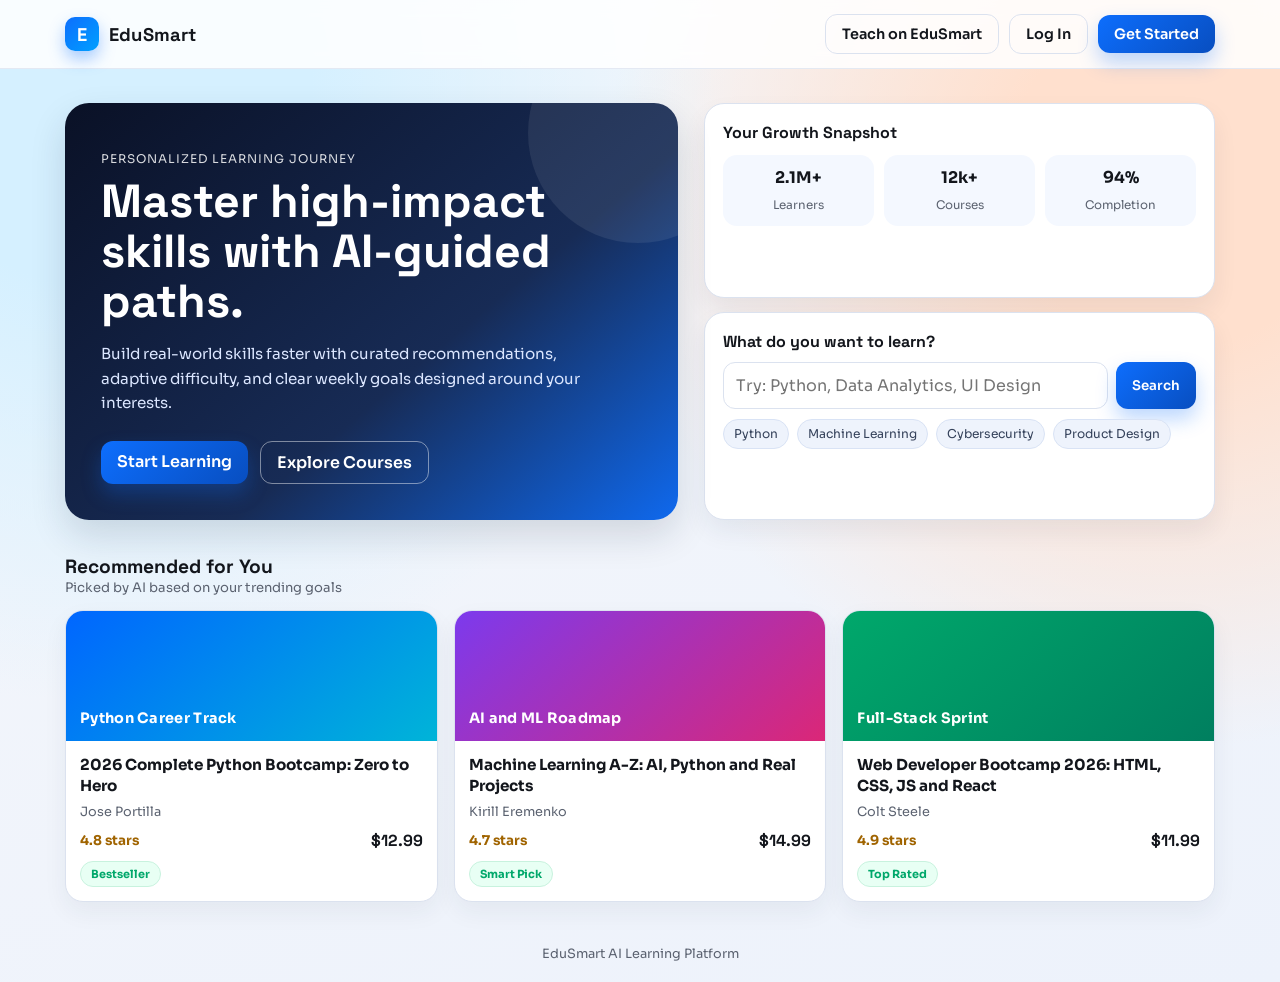
==== index.html @ d38affca "Add files via upload" ====
<!DOCTYPE html>
<html lang="en">
<head>
  <meta charset="UTF-8">
  <meta name="viewport" content="width=device-width, initial-scale=1.0">
  <title>EduSmart | Learn With AI</title>
  <link rel="preconnect" href="https://fonts.googleapis.com">
  <link rel="preconnect" href="https://fonts.gstatic.com" crossorigin>
  <link href="https://fonts.googleapis.com/css2?family=Sora:wght@400;600;700;800&family=Space+Grotesk:wght@500;700&display=swap" rel="stylesheet">
  <style>
    :root {
      --bg: #f5f7fb;
      --ink: #13161c;
      --subtle: #5b6270;
      --brand: #0d6efd;
      --brand-deep: #084ec0;
      --card: #ffffff;
      --line: #dbe2ef;
      --ok: #00a86b;
      --star: #f5a524;
      --shadow: 0 16px 36px rgba(13, 32, 60, 0.14);
    }

    * {
      box-sizing: border-box;
    }

    body {
      margin: 0;
      font-family: "Sora", sans-serif;
      color: var(--ink);
      background:
        radial-gradient(circle at 8% 8%, #d5f0ff 0 14%, transparent 42%),
        radial-gradient(circle at 92% 18%, #ffe0ce 0 12%, transparent 40%),
        linear-gradient(160deg, #f5f7fb, #edf2fb);
      min-height: 100vh;
    }

    .container {
      width: min(1150px, 92vw);
      margin: 0 auto;
    }

    .navbar {
      position: sticky;
      top: 0;
      z-index: 20;
      backdrop-filter: blur(10px);
      background: rgba(255, 255, 255, 0.86);
      border-bottom: 1px solid rgba(219, 226, 239, 0.75);
    }

    .nav-wrap {
      display: flex;
      align-items: center;
      justify-content: space-between;
      gap: 20px;
      padding: 14px 0;
    }

    .brand {
      display: flex;
      align-items: center;
      gap: 10px;
      font-family: "Space Grotesk", sans-serif;
      font-weight: 700;
      font-size: 1.15rem;
      letter-spacing: 0.2px;
    }

    .brand-badge {
      width: 34px;
      height: 34px;
      border-radius: 10px;
      display: grid;
      place-items: center;
      color: #fff;
      background: linear-gradient(135deg, var(--brand), #00a0ff);
      box-shadow: 0 8px 16px rgba(13, 110, 253, 0.35);
      font-weight: 800;
    }

    .nav-links {
      display: flex;
      align-items: center;
      gap: 10px;
      font-size: 0.9rem;
    }

    .btn {
      border: 0;
      border-radius: 12px;
      padding: 10px 16px;
      font-family: inherit;
      font-weight: 600;
      cursor: pointer;
      text-decoration: none;
      display: inline-block;
      transition: transform 0.2s ease, box-shadow 0.2s ease;
    }

    .btn:hover {
      transform: translateY(-2px);
    }

    .btn-ghost {
      color: var(--ink);
      background: transparent;
      border: 1px solid var(--line);
    }

    .btn-primary {
      color: #fff;
      background: linear-gradient(135deg, var(--brand), var(--brand-deep));
      box-shadow: 0 10px 20px rgba(13, 110, 253, 0.28);
    }

    .hero {
      display: grid;
      grid-template-columns: 1.2fr 1fr;
      gap: 26px;
      align-items: stretch;
      padding: 34px 0 26px;
    }

    .hero-left {
      background: linear-gradient(140deg, #0a1126, #172b55 60%, #0f69ee);
      border-radius: 24px;
      padding: 36px;
      color: #fff;
      box-shadow: var(--shadow);
      position: relative;
      overflow: hidden;
    }

    .hero-left::after {
      content: "";
      position: absolute;
      width: 220px;
      height: 220px;
      border-radius: 50%;
      background: rgba(255, 255, 255, 0.08);
      right: -70px;
      top: -80px;
    }

    .hero-kicker {
      font-size: 0.75rem;
      letter-spacing: 1px;
      text-transform: uppercase;
      opacity: 0.84;
      margin-bottom: 10px;
    }

    h1 {
      margin: 0;
      font-family: "Space Grotesk", sans-serif;
      font-size: clamp(2rem, 4vw, 2.9rem);
      line-height: 1.08;
    }

    .hero-copy {
      margin: 16px 0 26px;
      color: #dbe6ff;
      max-width: 90%;
      line-height: 1.6;
      font-size: 0.95rem;
    }

    .hero-cta {
      display: flex;
      gap: 12px;
      flex-wrap: wrap;
    }

    .hero-right {
      display: grid;
      gap: 14px;
    }

    .panel {
      background: var(--card);
      border: 1px solid var(--line);
      border-radius: 20px;
      padding: 18px;
      box-shadow: 0 12px 24px rgba(30, 44, 68, 0.07);
    }

    .metric-grid {
      display: grid;
      grid-template-columns: repeat(3, 1fr);
      gap: 10px;
      margin-top: 12px;
    }

    .metric {
      background: #f4f8ff;
      border-radius: 14px;
      text-align: center;
      padding: 12px 8px;
    }

    .metric strong {
      display: block;
      font-size: 1rem;
      margin-bottom: 5px;
    }

    .metric span {
      font-size: 0.74rem;
      color: var(--subtle);
    }

    .search-box {
      display: flex;
      gap: 8px;
      margin-top: 10px;
    }

    .search-box input {
      flex: 1;
      border: 1px solid var(--line);
      border-radius: 12px;
      padding: 12px;
      font: inherit;
      min-width: 0;
    }

    .chips {
      display: flex;
      gap: 8px;
      flex-wrap: wrap;
      margin-top: 10px;
    }

    .chip {
      font-size: 0.76rem;
      border-radius: 999px;
      padding: 6px 10px;
      background: #eef3fc;
      border: 1px solid #d9e3f5;
      color: #34415a;
    }

    .courses {
      padding: 8px 0 44px;
    }

    .section-head {
      display: flex;
      justify-content: space-between;
      align-items: center;
      gap: 12px;
      margin-bottom: 14px;
    }

    .section-head h2 {
      margin: 0;
      font-size: 1.2rem;
      font-family: "Space Grotesk", sans-serif;
    }

    .section-head p {
      margin: 0;
      font-size: 0.82rem;
      color: var(--subtle);
    }

    .grid {
      display: grid;
      grid-template-columns: repeat(3, 1fr);
      gap: 16px;
    }

    .course-card {
      background: var(--card);
      border: 1px solid var(--line);
      border-radius: 18px;
      overflow: hidden;
      box-shadow: 0 10px 24px rgba(30, 44, 68, 0.06);
      transition: transform 0.2s ease, box-shadow 0.2s ease;
    }

    .course-card:hover {
      transform: translateY(-4px);
      box-shadow: 0 16px 28px rgba(30, 44, 68, 0.11);
    }

    .cover {
      height: 130px;
      display: flex;
      align-items: flex-end;
      padding: 14px;
      color: #fff;
      font-weight: 700;
      letter-spacing: 0.3px;
      font-size: 0.9rem;
    }

    .cover.python { background: linear-gradient(140deg, #0066ff, #00b4d8); }
    .cover.ai { background: linear-gradient(140deg, #7c3aed, #db2777); }
    .cover.web { background: linear-gradient(140deg, #00a86b, #007f5f); }

    .card-body {
      padding: 14px;
    }

    .course-title {
      margin: 0 0 8px;
      line-height: 1.35;
      font-size: 0.95rem;
      min-height: 2.6em;
    }

    .instructor {
      margin: 0;
      color: var(--subtle);
      font-size: 0.8rem;
    }

    .meta {
      margin-top: 10px;
      display: flex;
      justify-content: space-between;
      align-items: center;
      gap: 8px;
    }

    .rating {
      color: #a06400;
      font-size: 0.84rem;
      font-weight: 700;
    }

    .price {
      font-family: "Space Grotesk", sans-serif;
      font-weight: 700;
    }

    .tag {
      margin-top: 10px;
      display: inline-block;
      font-size: 0.7rem;
      border-radius: 999px;
      padding: 5px 10px;
      background: #e8fff4;
      color: var(--ok);
      border: 1px solid #c8f2de;
      font-weight: 700;
    }

    footer {
      color: var(--subtle);
      font-size: 0.8rem;
      padding-bottom: 20px;
      text-align: center;
    }

    @media (max-width: 980px) {
      .hero {
        grid-template-columns: 1fr;
      }

      .grid {
        grid-template-columns: repeat(2, 1fr);
      }
    }

    @media (max-width: 640px) {
      .nav-wrap {
        flex-wrap: wrap;
      }

      .metric-grid {
        grid-template-columns: 1fr;
      }

      .grid {
        grid-template-columns: 1fr;
      }

      .hero-left,
      .panel {
        border-radius: 18px;
      }
    }
  </style>
</head>
<body>
  <nav class="navbar">
    <div class="container nav-wrap">
      <div class="brand">
        <div class="brand-badge">E</div>
        EduSmart
      </div>

      <div class="nav-links">
        <a href="#" class="btn btn-ghost">Teach on EduSmart</a>
        <a href="login.html" class="btn btn-ghost">Log In</a>
        <a href="#" class="btn btn-primary">Get Started</a>
      </div>
    </div>
  </nav>

  <main class="container">
    <section class="hero">
      <article class="hero-left">
        <p class="hero-kicker">Personalized Learning Journey</p>
        <h1>Master high-impact skills with AI-guided paths.</h1>
        <p class="hero-copy">
          Build real-world skills faster with curated recommendations, adaptive difficulty,
          and clear weekly goals designed around your interests.
        </p>
        <div class="hero-cta">
          <a href="login.html" class="btn btn-primary">Start Learning</a>
          <a href="#courses" class="btn btn-ghost" style="color:#fff;border-color:rgba(255,255,255,0.45);">Explore Courses</a>
        </div>
      </article>

      <aside class="hero-right">
        <div class="panel">
          <strong style="font-family:'Space Grotesk',sans-serif;">Your Growth Snapshot</strong>
          <div class="metric-grid">
            <div class="metric"><strong>2.1M+</strong><span>Learners</span></div>
            <div class="metric"><strong>12k+</strong><span>Courses</span></div>
            <div class="metric"><strong>94%</strong><span>Completion</span></div>
          </div>
        </div>

        <div class="panel">
          <strong style="font-family:'Space Grotesk',sans-serif;">What do you want to learn?</strong>
          <div class="search-box">
            <input type="text" placeholder="Try: Python, Data Analytics, UI Design">
            <button class="btn btn-primary" type="button">Search</button>
          </div>
          <div class="chips">
            <span class="chip">Python</span>
            <span class="chip">Machine Learning</span>
            <span class="chip">Cybersecurity</span>
            <span class="chip">Product Design</span>
          </div>
        </div>
      </aside>
    </section>

    <section class="courses" id="courses">
      <div class="section-head">
        <div>
          <h2>Recommended for You</h2>
          <p>Picked by AI based on your trending goals</p>
        </div>
      </div>

      <div class="grid">
        <article class="course-card">
          <div class="cover python">Python Career Track</div>
          <div class="card-body">
            <h3 class="course-title">2026 Complete Python Bootcamp: Zero to Hero</h3>
            <p class="instructor">Jose Portilla</p>
            <div class="meta">
              <span class="rating">4.8 stars</span>
              <span class="price">$12.99</span>
            </div>
            <span class="tag">Bestseller</span>
          </div>
        </article>

        <article class="course-card">
          <div class="cover ai">AI and ML Roadmap</div>
          <div class="card-body">
            <h3 class="course-title">Machine Learning A-Z: AI, Python and Real Projects</h3>
            <p class="instructor">Kirill Eremenko</p>
            <div class="meta">
              <span class="rating">4.7 stars</span>
              <span class="price">$14.99</span>
            </div>
            <span class="tag">Smart Pick</span>
          </div>
        </article>

        <article class="course-card">
          <div class="cover web">Full-Stack Sprint</div>
          <div class="card-body">
            <h3 class="course-title">Web Developer Bootcamp 2026: HTML, CSS, JS and React</h3>
            <p class="instructor">Colt Steele</p>
            <div class="meta">
              <span class="rating">4.9 stars</span>
              <span class="price">$11.99</span>
            </div>
            <span class="tag">Top Rated</span>
          </div>
        </article>
      </div>
    </section>

    <footer>
      EduSmart AI Learning Platform
    </footer>
  </main>
</body>
</html>
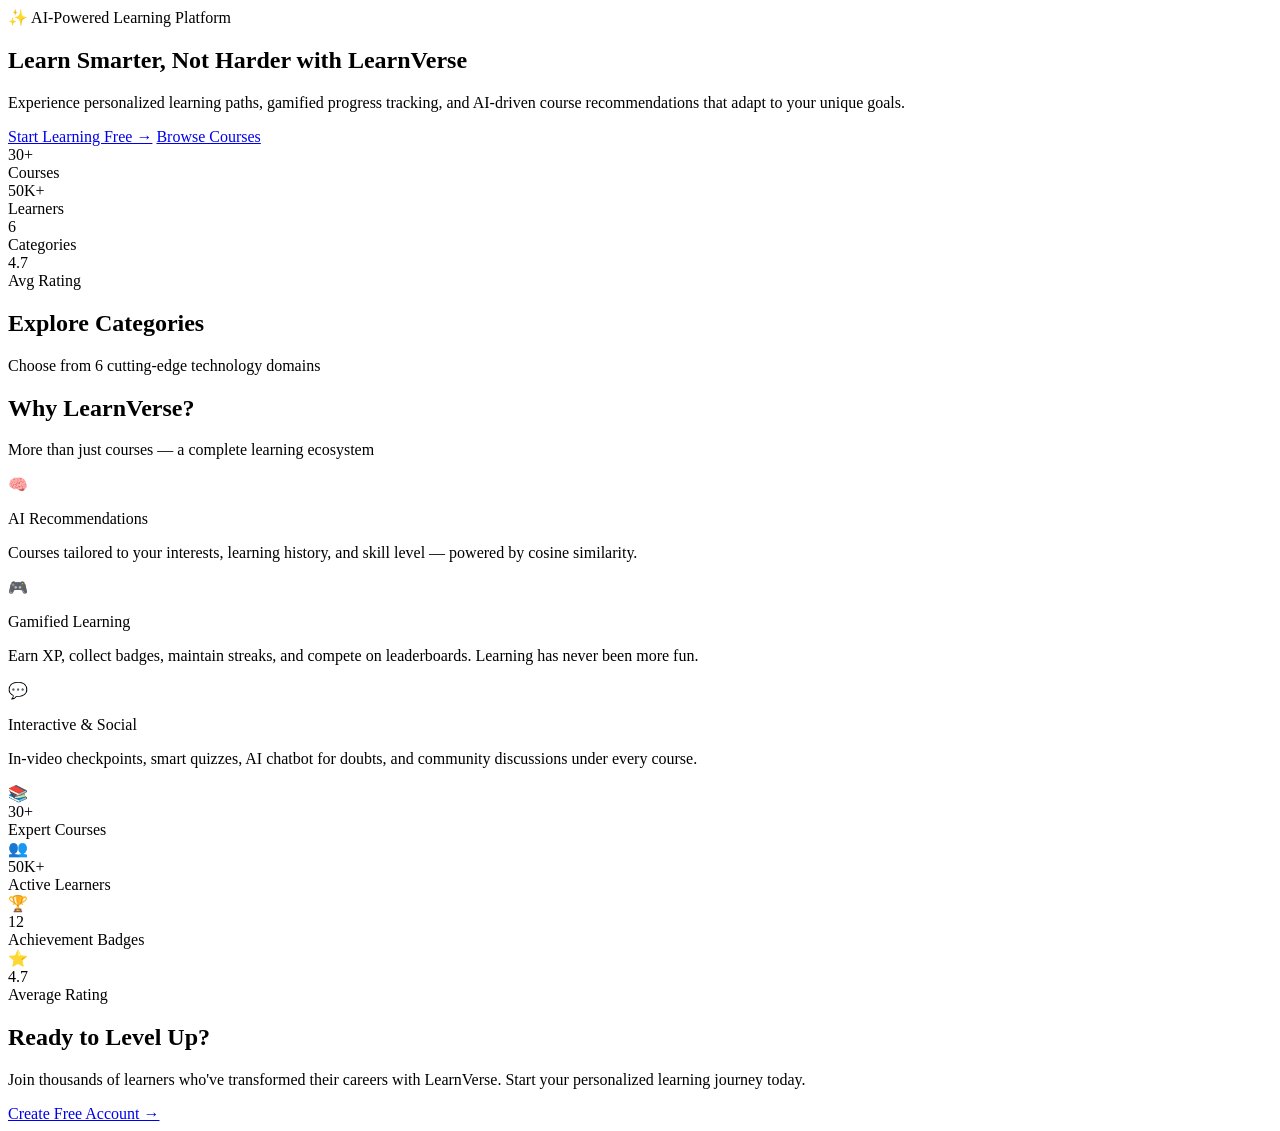
==== commit 28f007e3: "Add files via upload" ====
--- a/index.html
+++ b/index.html
@@ -1,501 +1,216 @@
 <!DOCTYPE html>
-<html lang="en">
+<html lang="en" data-theme="dark">
 <head>
   <meta charset="UTF-8">
   <meta name="viewport" content="width=device-width, initial-scale=1.0">
-  <title>EduSmart | Learn With AI</title>
-  <link rel="preconnect" href="https://fonts.googleapis.com">
-  <link rel="preconnect" href="https://fonts.gstatic.com" crossorigin>
-  <link href="https://fonts.googleapis.com/css2?family=Sora:wght@400;600;700;800&family=Space+Grotesk:wght@500;700&display=swap" rel="stylesheet">
-  <style>
-    :root {
-      --bg: #f5f7fb;
-      --ink: #13161c;
-      --subtle: #5b6270;
-      --brand: #0d6efd;
-      --brand-deep: #084ec0;
-      --card: #ffffff;
-      --line: #dbe2ef;
-      --ok: #00a86b;
-      --star: #f5a524;
-      --shadow: 0 16px 36px rgba(13, 32, 60, 0.14);
-    }
-
-    * {
-      box-sizing: border-box;
-    }
-
-    body {
-      margin: 0;
-      font-family: "Sora", sans-serif;
-      color: var(--ink);
-      background:
-        radial-gradient(circle at 8% 8%, #d5f0ff 0 14%, transparent 42%),
-        radial-gradient(circle at 92% 18%, #ffe0ce 0 12%, transparent 40%),
-        linear-gradient(160deg, #f5f7fb, #edf2fb);
-      min-height: 100vh;
-    }
-
-    .container {
-      width: min(1150px, 92vw);
-      margin: 0 auto;
-    }
-
-    .navbar {
-      position: sticky;
-      top: 0;
-      z-index: 20;
-      backdrop-filter: blur(10px);
-      background: rgba(255, 255, 255, 0.86);
-      border-bottom: 1px solid rgba(219, 226, 239, 0.75);
-    }
-
-    .nav-wrap {
-      display: flex;
-      align-items: center;
-      justify-content: space-between;
-      gap: 20px;
-      padding: 14px 0;
-    }
-
-    .brand {
-      display: flex;
-      align-items: center;
-      gap: 10px;
-      font-family: "Space Grotesk", sans-serif;
-      font-weight: 700;
-      font-size: 1.15rem;
-      letter-spacing: 0.2px;
-    }
-
-    .brand-badge {
-      width: 34px;
-      height: 34px;
-      border-radius: 10px;
-      display: grid;
-      place-items: center;
-      color: #fff;
-      background: linear-gradient(135deg, var(--brand), #00a0ff);
-      box-shadow: 0 8px 16px rgba(13, 110, 253, 0.35);
-      font-weight: 800;
-    }
-
-    .nav-links {
-      display: flex;
-      align-items: center;
-      gap: 10px;
-      font-size: 0.9rem;
-    }
-
-    .btn {
-      border: 0;
-      border-radius: 12px;
-      padding: 10px 16px;
-      font-family: inherit;
-      font-weight: 600;
-      cursor: pointer;
-      text-decoration: none;
-      display: inline-block;
-      transition: transform 0.2s ease, box-shadow 0.2s ease;
-    }
-
-    .btn:hover {
-      transform: translateY(-2px);
-    }
-
-    .btn-ghost {
-      color: var(--ink);
-      background: transparent;
-      border: 1px solid var(--line);
-    }
-
-    .btn-primary {
-      color: #fff;
-      background: linear-gradient(135deg, var(--brand), var(--brand-deep));
-      box-shadow: 0 10px 20px rgba(13, 110, 253, 0.28);
-    }
-
-    .hero {
-      display: grid;
-      grid-template-columns: 1.2fr 1fr;
-      gap: 26px;
-      align-items: stretch;
-      padding: 34px 0 26px;
-    }
-
-    .hero-left {
-      background: linear-gradient(140deg, #0a1126, #172b55 60%, #0f69ee);
-      border-radius: 24px;
-      padding: 36px;
-      color: #fff;
-      box-shadow: var(--shadow);
-      position: relative;
-      overflow: hidden;
-    }
-
-    .hero-left::after {
-      content: "";
-      position: absolute;
-      width: 220px;
-      height: 220px;
-      border-radius: 50%;
-      background: rgba(255, 255, 255, 0.08);
-      right: -70px;
-      top: -80px;
-    }
-
-    .hero-kicker {
-      font-size: 0.75rem;
-      letter-spacing: 1px;
-      text-transform: uppercase;
-      opacity: 0.84;
-      margin-bottom: 10px;
-    }
-
-    h1 {
-      margin: 0;
-      font-family: "Space Grotesk", sans-serif;
-      font-size: clamp(2rem, 4vw, 2.9rem);
-      line-height: 1.08;
-    }
-
-    .hero-copy {
-      margin: 16px 0 26px;
-      color: #dbe6ff;
-      max-width: 90%;
-      line-height: 1.6;
-      font-size: 0.95rem;
-    }
-
-    .hero-cta {
-      display: flex;
-      gap: 12px;
-      flex-wrap: wrap;
-    }
-
-    .hero-right {
-      display: grid;
-      gap: 14px;
-    }
-
-    .panel {
-      background: var(--card);
-      border: 1px solid var(--line);
-      border-radius: 20px;
-      padding: 18px;
-      box-shadow: 0 12px 24px rgba(30, 44, 68, 0.07);
-    }
-
-    .metric-grid {
-      display: grid;
-      grid-template-columns: repeat(3, 1fr);
-      gap: 10px;
-      margin-top: 12px;
-    }
-
-    .metric {
-      background: #f4f8ff;
-      border-radius: 14px;
-      text-align: center;
-      padding: 12px 8px;
-    }
-
-    .metric strong {
-      display: block;
-      font-size: 1rem;
-      margin-bottom: 5px;
-    }
-
-    .metric span {
-      font-size: 0.74rem;
-      color: var(--subtle);
-    }
-
-    .search-box {
-      display: flex;
-      gap: 8px;
-      margin-top: 10px;
-    }
-
-    .search-box input {
-      flex: 1;
-      border: 1px solid var(--line);
-      border-radius: 12px;
-      padding: 12px;
-      font: inherit;
-      min-width: 0;
-    }
-
-    .chips {
-      display: flex;
-      gap: 8px;
-      flex-wrap: wrap;
-      margin-top: 10px;
-    }
-
-    .chip {
-      font-size: 0.76rem;
-      border-radius: 999px;
-      padding: 6px 10px;
-      background: #eef3fc;
-      border: 1px solid #d9e3f5;
-      color: #34415a;
-    }
-
-    .courses {
-      padding: 8px 0 44px;
-    }
-
-    .section-head {
-      display: flex;
-      justify-content: space-between;
-      align-items: center;
-      gap: 12px;
-      margin-bottom: 14px;
-    }
-
-    .section-head h2 {
-      margin: 0;
-      font-size: 1.2rem;
-      font-family: "Space Grotesk", sans-serif;
-    }
-
-    .section-head p {
-      margin: 0;
-      font-size: 0.82rem;
-      color: var(--subtle);
-    }
-
-    .grid {
-      display: grid;
-      grid-template-columns: repeat(3, 1fr);
-      gap: 16px;
-    }
-
-    .course-card {
-      background: var(--card);
-      border: 1px solid var(--line);
-      border-radius: 18px;
-      overflow: hidden;
-      box-shadow: 0 10px 24px rgba(30, 44, 68, 0.06);
-      transition: transform 0.2s ease, box-shadow 0.2s ease;
-    }
-
-    .course-card:hover {
-      transform: translateY(-4px);
-      box-shadow: 0 16px 28px rgba(30, 44, 68, 0.11);
-    }
-
-    .cover {
-      height: 130px;
-      display: flex;
-      align-items: flex-end;
-      padding: 14px;
-      color: #fff;
-      font-weight: 700;
-      letter-spacing: 0.3px;
-      font-size: 0.9rem;
-    }
-
-    .cover.python { background: linear-gradient(140deg, #0066ff, #00b4d8); }
-    .cover.ai { background: linear-gradient(140deg, #7c3aed, #db2777); }
-    .cover.web { background: linear-gradient(140deg, #00a86b, #007f5f); }
-
-    .card-body {
-      padding: 14px;
-    }
-
-    .course-title {
-      margin: 0 0 8px;
-      line-height: 1.35;
-      font-size: 0.95rem;
-      min-height: 2.6em;
-    }
-
-    .instructor {
-      margin: 0;
-      color: var(--subtle);
-      font-size: 0.8rem;
-    }
-
-    .meta {
-      margin-top: 10px;
-      display: flex;
-      justify-content: space-between;
-      align-items: center;
-      gap: 8px;
-    }
-
-    .rating {
-      color: #a06400;
-      font-size: 0.84rem;
-      font-weight: 700;
-    }
-
-    .price {
-      font-family: "Space Grotesk", sans-serif;
-      font-weight: 700;
-    }
-
-    .tag {
-      margin-top: 10px;
-      display: inline-block;
-      font-size: 0.7rem;
-      border-radius: 999px;
-      padding: 5px 10px;
-      background: #e8fff4;
-      color: var(--ok);
-      border: 1px solid #c8f2de;
-      font-weight: 700;
-    }
-
-    footer {
-      color: var(--subtle);
-      font-size: 0.8rem;
-      padding-bottom: 20px;
-      text-align: center;
-    }
-
-    @media (max-width: 980px) {
-      .hero {
-        grid-template-columns: 1fr;
-      }
-
-      .grid {
-        grid-template-columns: repeat(2, 1fr);
-      }
-    }
-
-    @media (max-width: 640px) {
-      .nav-wrap {
-        flex-wrap: wrap;
-      }
-
-      .metric-grid {
-        grid-template-columns: 1fr;
-      }
-
-      .grid {
-        grid-template-columns: 1fr;
-      }
-
-      .hero-left,
-      .panel {
-        border-radius: 18px;
-      }
-    }
-  </style>
+  <title>LearnVerse — Next-Gen E-Learning Platform</title>
+  <meta name="description" content="A personalized, gamified e-learning platform with AI-powered course recommendations. Master Web Dev, AI, Data Science and more.">
+  <link rel="icon" href="data:image/svg+xml,<svg xmlns='http://www.w3.org/2000/svg' viewBox='0 0 100 100'><text y='.9em' font-size='90'>🚀</text></svg>">
+  <link rel="stylesheet" href="css/main.css">
+  <link rel="stylesheet" href="css/components.css">
+  <link rel="stylesheet" href="css/pages.css">
 </head>
 <body>
-  <nav class="navbar">
-    <div class="container nav-wrap">
-      <div class="brand">
-        <div class="brand-badge">E</div>
-        EduSmart
-      </div>
-
-      <div class="nav-links">
-        <a href="#" class="btn btn-ghost">Teach on EduSmart</a>
-        <a href="login.html" class="btn btn-ghost">Log In</a>
-        <a href="#" class="btn btn-primary">Get Started</a>
-      </div>
-    </div>
-  </nav>
-
-  <main class="container">
+  <div class="bg-animated"></div>
+
+  <!-- Navbar -->
+  <header class="navbar" id="navbar"></header>
+
+  <!-- Page Content -->
+  <main class="page-wrapper">
+    <!-- Hero Section -->
     <section class="hero">
-      <article class="hero-left">
-        <p class="hero-kicker">Personalized Learning Journey</p>
-        <h1>Master high-impact skills with AI-guided paths.</h1>
-        <p class="hero-copy">
-          Build real-world skills faster with curated recommendations, adaptive difficulty,
-          and clear weekly goals designed around your interests.
-        </p>
-        <div class="hero-cta">
-          <a href="login.html" class="btn btn-primary">Start Learning</a>
-          <a href="#courses" class="btn btn-ghost" style="color:#fff;border-color:rgba(255,255,255,0.45);">Explore Courses</a>
-        </div>
-      </article>
-
-      <aside class="hero-right">
-        <div class="panel">
-          <strong style="font-family:'Space Grotesk',sans-serif;">Your Growth Snapshot</strong>
-          <div class="metric-grid">
-            <div class="metric"><strong>2.1M+</strong><span>Learners</span></div>
-            <div class="metric"><strong>12k+</strong><span>Courses</span></div>
-            <div class="metric"><strong>94%</strong><span>Completion</span></div>
-          </div>
-        </div>
-
-        <div class="panel">
-          <strong style="font-family:'Space Grotesk',sans-serif;">What do you want to learn?</strong>
-          <div class="search-box">
-            <input type="text" placeholder="Try: Python, Data Analytics, UI Design">
-            <button class="btn btn-primary" type="button">Search</button>
-          </div>
-          <div class="chips">
-            <span class="chip">Python</span>
-            <span class="chip">Machine Learning</span>
-            <span class="chip">Cybersecurity</span>
-            <span class="chip">Product Design</span>
-          </div>
-        </div>
-      </aside>
-    </section>
-
-    <section class="courses" id="courses">
-      <div class="section-head">
-        <div>
-          <h2>Recommended for You</h2>
-          <p>Picked by AI based on your trending goals</p>
-        </div>
-      </div>
-
-      <div class="grid">
-        <article class="course-card">
-          <div class="cover python">Python Career Track</div>
-          <div class="card-body">
-            <h3 class="course-title">2026 Complete Python Bootcamp: Zero to Hero</h3>
-            <p class="instructor">Jose Portilla</p>
-            <div class="meta">
-              <span class="rating">4.8 stars</span>
-              <span class="price">$12.99</span>
-            </div>
-            <span class="tag">Bestseller</span>
-          </div>
-        </article>
-
-        <article class="course-card">
-          <div class="cover ai">AI and ML Roadmap</div>
-          <div class="card-body">
-            <h3 class="course-title">Machine Learning A-Z: AI, Python and Real Projects</h3>
-            <p class="instructor">Kirill Eremenko</p>
-            <div class="meta">
-              <span class="rating">4.7 stars</span>
-              <span class="price">$14.99</span>
-            </div>
-            <span class="tag">Smart Pick</span>
-          </div>
-        </article>
-
-        <article class="course-card">
-          <div class="cover web">Full-Stack Sprint</div>
-          <div class="card-body">
-            <h3 class="course-title">Web Developer Bootcamp 2026: HTML, CSS, JS and React</h3>
-            <p class="instructor">Colt Steele</p>
-            <div class="meta">
-              <span class="rating">4.9 stars</span>
-              <span class="price">$11.99</span>
-            </div>
-            <span class="tag">Top Rated</span>
-          </div>
-        </article>
-      </div>
-    </section>
-
-    <footer>
-      EduSmart AI Learning Platform
-    </footer>
+      <div class="container">
+        <div class="hero__content">
+          <div class="hero__badge">✨ AI-Powered Learning Platform</div>
+          <h1 class="hero__title">
+            Learn Smarter, Not Harder with
+            <span class="text-gradient">LearnVerse</span>
+          </h1>
+          <p class="hero__subtitle">
+            Experience personalized learning paths, gamified progress tracking, and AI-driven course recommendations that adapt to your unique goals.
+          </p>
+          <div class="hero__actions">
+            <a href="login.html" class="btn btn--primary btn--lg" id="heroCTA">Start Learning Free →</a>
+            <a href="courses.html" class="btn btn--secondary btn--lg">Browse Courses</a>
+          </div>
+          <div class="hero__stats" id="heroStats">
+            <div>
+              <div class="hero__stat-value text-gradient" id="statCourses">30+</div>
+              <div class="hero__stat-label">Courses</div>
+            </div>
+            <div>
+              <div class="hero__stat-value text-gradient" id="statStudents">50K+</div>
+              <div class="hero__stat-label">Learners</div>
+            </div>
+            <div>
+              <div class="hero__stat-value text-gradient" id="statCategories">6</div>
+              <div class="hero__stat-label">Categories</div>
+            </div>
+            <div>
+              <div class="hero__stat-value text-gradient" id="statRating">4.7</div>
+              <div class="hero__stat-label">Avg Rating</div>
+            </div>
+          </div>
+        </div>
+        <div class="hero__visual">
+          <div class="hero__blob"></div>
+        </div>
+      </div>
+    </section>
+
+    <!-- Categories Section -->
+    <section class="featured-section">
+      <div class="container">
+        <div class="section__header reveal">
+          <h2 class="section__title">Explore <span class="text-gradient">Categories</span></h2>
+          <p class="section__subtitle">Choose from 6 cutting-edge technology domains</p>
+        </div>
+        <div class="categories-grid reveal" id="categoriesGrid"></div>
+      </div>
+    </section>
+
+    <!-- Trending Courses Section -->
+    <section class="section">
+      <div class="container" id="trendingSection"></div>
+    </section>
+
+    <!-- Recommended (if logged in) -->
+    <section class="section" id="recommendedSection" style="display:none">
+      <div class="container" id="recommendedContent"></div>
+    </section>
+
+    <!-- Why LearnVerse -->
+    <section class="section">
+      <div class="container">
+        <div class="section__header reveal">
+          <h2 class="section__title">Why <span class="text-gradient">LearnVerse</span>?</h2>
+          <p class="section__subtitle">More than just courses — a complete learning ecosystem</p>
+        </div>
+        <div class="grid grid-3 gap-6 reveal">
+          <div class="stat-card">
+            <div class="stat-card__icon stat-card__icon--purple">🧠</div>
+            <h3 style="font-size:var(--fs-md);font-weight:var(--fw-bold);margin-bottom:var(--space-2)">AI Recommendations</h3>
+            <p class="text-secondary text-sm">Courses tailored to your interests, learning history, and skill level — powered by cosine similarity.</p>
+          </div>
+          <div class="stat-card">
+            <div class="stat-card__icon stat-card__icon--orange">🎮</div>
+            <h3 style="font-size:var(--fs-md);font-weight:var(--fw-bold);margin-bottom:var(--space-2)">Gamified Learning</h3>
+            <p class="text-secondary text-sm">Earn XP, collect badges, maintain streaks, and compete on leaderboards. Learning has never been more fun.</p>
+          </div>
+          <div class="stat-card">
+            <div class="stat-card__icon stat-card__icon--cyan">💬</div>
+            <h3 style="font-size:var(--fs-md);font-weight:var(--fw-bold);margin-bottom:var(--space-2)">Interactive & Social</h3>
+            <p class="text-secondary text-sm">In-video checkpoints, smart quizzes, AI chatbot for doubts, and community discussions under every course.</p>
+          </div>
+        </div>
+      </div>
+    </section>
+
+    <!-- Platform Stats -->
+    <section class="platform-stats reveal">
+      <div class="container">
+        <div class="platform-stats__grid">
+          <div class="stat-card">
+            <div class="stat-card__icon stat-card__icon--purple">📚</div>
+            <div class="stat-card__value">30+</div>
+            <div class="stat-card__label">Expert Courses</div>
+          </div>
+          <div class="stat-card">
+            <div class="stat-card__icon stat-card__icon--cyan">👥</div>
+            <div class="stat-card__value">50K+</div>
+            <div class="stat-card__label">Active Learners</div>
+          </div>
+          <div class="stat-card">
+            <div class="stat-card__icon stat-card__icon--green">🏆</div>
+            <div class="stat-card__value">12</div>
+            <div class="stat-card__label">Achievement Badges</div>
+          </div>
+          <div class="stat-card">
+            <div class="stat-card__icon stat-card__icon--orange">⭐</div>
+            <div class="stat-card__value">4.7</div>
+            <div class="stat-card__label">Average Rating</div>
+          </div>
+        </div>
+      </div>
+    </section>
+
+    <!-- CTA Section -->
+    <section class="cta-section">
+      <div class="container">
+        <div class="cta-card reveal">
+          <h2 class="cta-card__title">Ready to <span class="text-gradient">Level Up</span>?</h2>
+          <p class="cta-card__text">Join thousands of learners who've transformed their careers with LearnVerse. Start your personalized learning journey today.</p>
+          <a href="login.html" class="btn btn--primary btn--lg">Create Free Account →</a>
+        </div>
+      </div>
+    </section>
+
+    <!-- Footer -->
+    <div id="footer"></div>
   </main>
+
+  <!-- Scripts -->
+  <script src="js/data.js"></script>
+  <script src="js/store.js"></script>
+  <script src="js/recommend.js"></script>
+  <script src="js/ui.js"></script>
+  <script>
+    document.addEventListener('DOMContentLoaded', () => {
+      // Render categories
+      const grid = document.getElementById('categoriesGrid');
+      if (grid) {
+        grid.innerHTML = CATEGORIES.map(cat => {
+          const count = COURSES.filter(c => c.category === cat.id).length;
+          return `
+            <a href="courses.html?category=${cat.id}" class="category-card">
+              <div class="category-card__icon">${cat.icon}</div>
+              <div class="category-card__name">${cat.name}</div>
+              <div class="category-card__count">${count} courses</div>
+            </a>
+          `;
+        }).join('');
+      }
+
+      // Trending courses
+      const trendingSection = document.getElementById('trendingSection');
+      if (trendingSection) {
+        const trending = RecommendationEngine.getTrending(8);
+        trendingSection.innerHTML = UI.renderScrollRow(
+          '🔥 Trending Now',
+          'Most popular courses across the platform',
+          trending.map(r => UI.renderCourseCard(r.course)).join(''),
+          'courses.html'
+        );
+      }
+
+      // Recommended for logged-in users
+      const user = Store.getUser();
+      if (user) {
+        const recSection = document.getElementById('recommendedSection');
+        const recContent = document.getElementById('recommendedContent');
+        if (recSection && recContent) {
+          recSection.style.display = 'block';
+          const recs = RecommendationEngine.getRecommendedForYou(8);
+          recContent.innerHTML = UI.renderScrollRow(
+            '🎯 Recommended for You',
+            `Based on your interests in ${user.interests.slice(0, 2).join(' & ')}`,
+            recs.map(r => UI.renderCourseCard(r.course)).join(''),
+            'dashboard.html'
+          );
+        }
+
+        // Update CTA
+        const cta = document.getElementById('heroCTA');
+        if (cta) {
+          cta.href = 'dashboard.html';
+          cta.textContent = 'Go to Dashboard →';
+        }
+      }
+
+      // Footer
+      document.getElementById('footer').innerHTML = UI.renderFooter();
+    });
+  </script>
 </body>
 </html>
